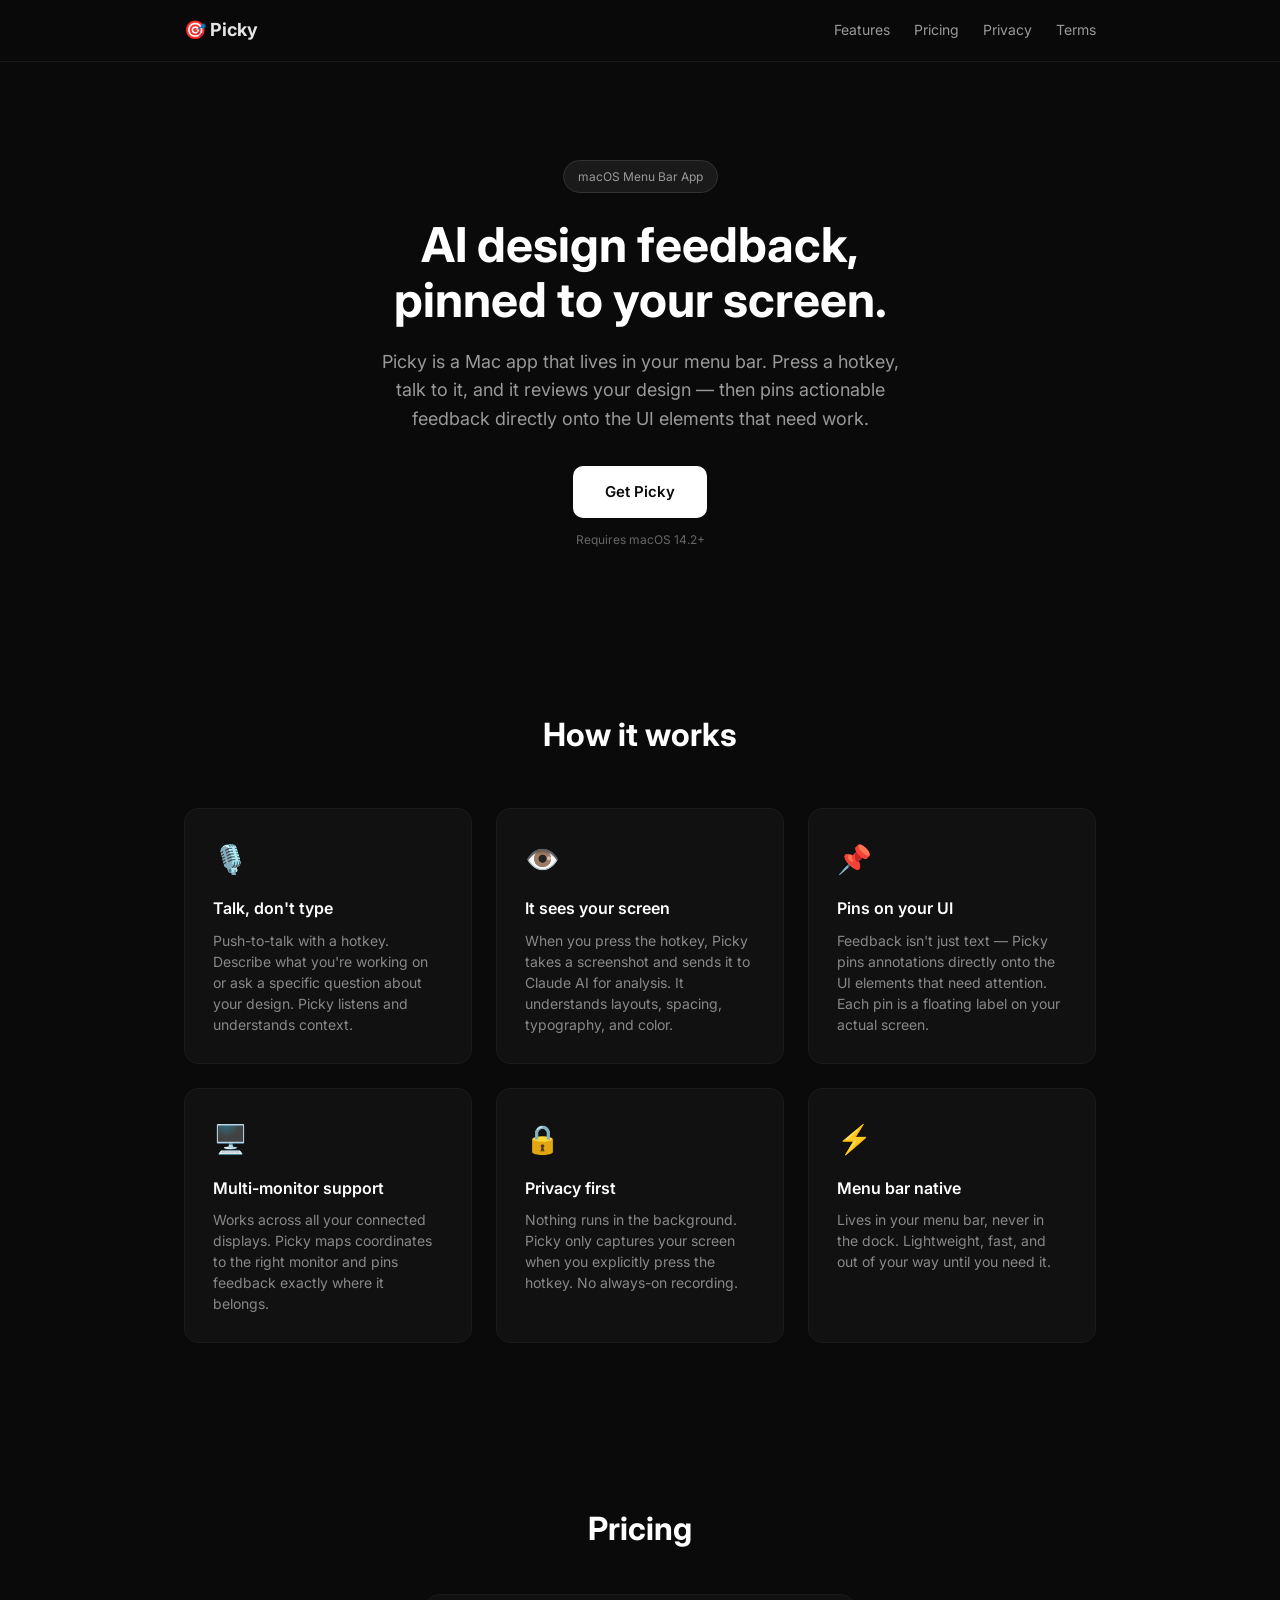
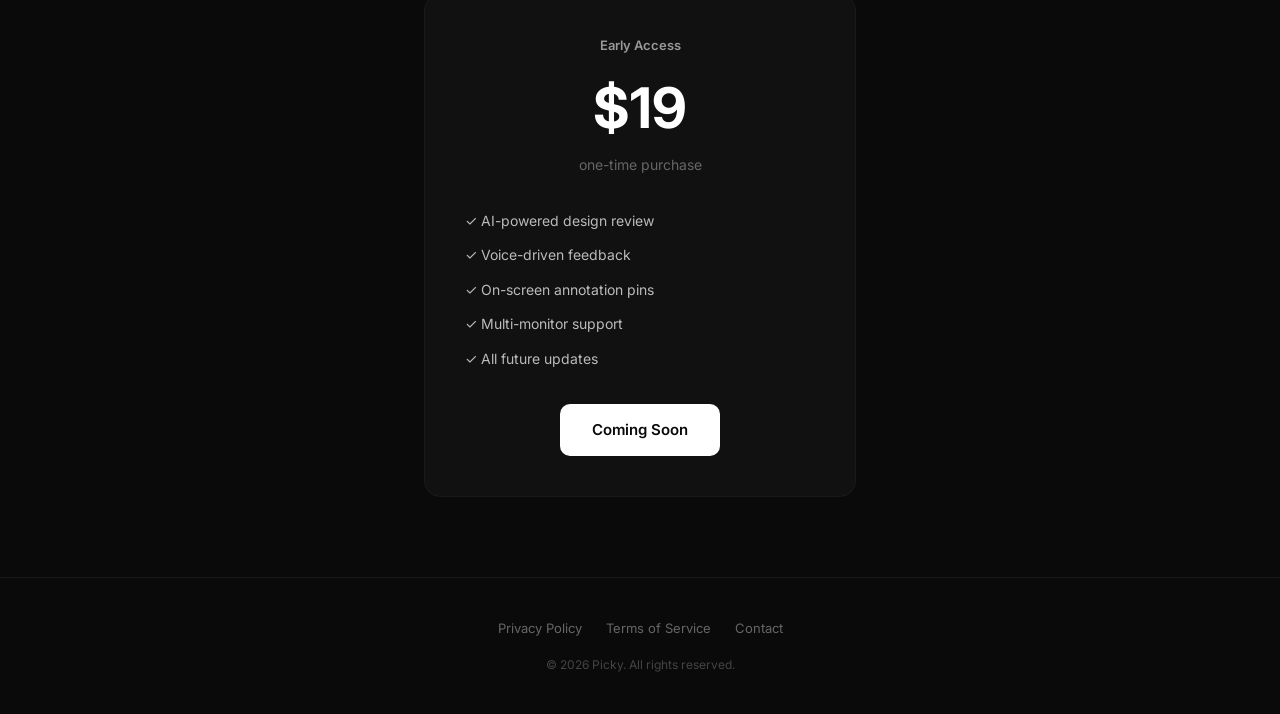
==== index.html @ 31fa5358 "Initial Picky landing page for Paddle verification" ====
<!DOCTYPE html>
<html lang="en">
<head>
  <meta charset="UTF-8">
  <meta name="viewport" content="width=device-width, initial-scale=1.0">
  <title>Picky — AI Design Reviewer for Mac</title>
  <meta name="description" content="Picky is a Mac menu bar app that reviews your designs with AI. Talk to it, it sees your screen, and pins actionable feedback directly onto your UI.">
  <link rel="preconnect" href="https://fonts.googleapis.com">
  <link href="https://fonts.googleapis.com/css2?family=Inter:wght@400;500;600;700&display=swap" rel="stylesheet">
  <link rel="stylesheet" href="style.css">
</head>
<body>
  <nav>
    <div class="nav-inner">
      <a href="/" class="logo">🎯 Picky</a>
      <div class="nav-links">
        <a href="#features">Features</a>
        <a href="#pricing">Pricing</a>
        <a href="/privacy.html">Privacy</a>
        <a href="/terms.html">Terms</a>
      </div>
    </div>
  </nav>

  <section class="hero">
    <div class="badge">macOS Menu Bar App</div>
    <h1>AI design feedback,<br>pinned to your screen.</h1>
    <p class="hero-sub">Picky is a Mac app that lives in your menu bar. Press a hotkey, talk to it, and it reviews your design — then pins actionable feedback directly onto the UI elements that need work.</p>
    <a href="#pricing" class="cta-btn">Get Picky</a>
    <p class="hero-note">Requires macOS 14.2+</p>
  </section>

  <section id="features" class="features">
    <h2>How it works</h2>
    <div class="features-grid">
      <div class="feature-card">
        <div class="feature-icon">🎙️</div>
        <h3>Talk, don't type</h3>
        <p>Push-to-talk with a hotkey. Describe what you're working on or ask a specific question about your design. Picky listens and understands context.</p>
      </div>
      <div class="feature-card">
        <div class="feature-icon">👁️</div>
        <h3>It sees your screen</h3>
        <p>When you press the hotkey, Picky takes a screenshot and sends it to Claude AI for analysis. It understands layouts, spacing, typography, and color.</p>
      </div>
      <div class="feature-card">
        <div class="feature-icon">📌</div>
        <h3>Pins on your UI</h3>
        <p>Feedback isn't just text — Picky pins annotations directly onto the UI elements that need attention. Each pin is a floating label on your actual screen.</p>
      </div>
      <div class="feature-card">
        <div class="feature-icon">🖥️</div>
        <h3>Multi-monitor support</h3>
        <p>Works across all your connected displays. Picky maps coordinates to the right monitor and pins feedback exactly where it belongs.</p>
      </div>
      <div class="feature-card">
        <div class="feature-icon">🔒</div>
        <h3>Privacy first</h3>
        <p>Nothing runs in the background. Picky only captures your screen when you explicitly press the hotkey. No always-on recording.</p>
      </div>
      <div class="feature-card">
        <div class="feature-icon">⚡</div>
        <h3>Menu bar native</h3>
        <p>Lives in your menu bar, never in the dock. Lightweight, fast, and out of your way until you need it.</p>
      </div>
    </div>
  </section>

  <section id="pricing" class="pricing">
    <h2>Pricing</h2>
    <div class="price-card">
      <div class="price-label">Early Access</div>
      <div class="price">$19</div>
      <div class="price-period">one-time purchase</div>
      <ul>
        <li>✓ AI-powered design review</li>
        <li>✓ Voice-driven feedback</li>
        <li>✓ On-screen annotation pins</li>
        <li>✓ Multi-monitor support</li>
        <li>✓ All future updates</li>
      </ul>
      <a href="#" class="cta-btn">Coming Soon</a>
    </div>
  </section>

  <footer>
    <div class="footer-inner">
      <div class="footer-links">
        <a href="/privacy.html">Privacy Policy</a>
        <a href="/terms.html">Terms of Service</a>
        <a href="mailto:mhalzaghari@gmail.com">Contact</a>
      </div>
      <p>&copy; 2026 Picky. All rights reserved.</p>
    </div>
  </footer>
</body>
</html>
---- style.css ----
* { margin: 0; padding: 0; box-sizing: border-box; }

body {
  font-family: 'Inter', -apple-system, sans-serif;
  background: #0a0a0a;
  color: #e5e5e5;
  line-height: 1.6;
}

a { color: inherit; text-decoration: none; }

/* Nav */
nav { position: fixed; top: 0; width: 100%; z-index: 100; background: rgba(10,10,10,0.85); backdrop-filter: blur(12px); border-bottom: 1px solid #1a1a1a; }
.nav-inner { max-width: 960px; margin: 0 auto; padding: 16px 24px; display: flex; justify-content: space-between; align-items: center; }
.logo { font-size: 18px; font-weight: 700; }
.nav-links { display: flex; gap: 24px; font-size: 14px; color: #999; }
.nav-links a:hover { color: #fff; }

/* Hero */
.hero { max-width: 680px; margin: 0 auto; padding: 160px 24px 80px; text-align: center; }
.badge { display: inline-block; padding: 6px 14px; background: #1a1a1a; border: 1px solid #333; border-radius: 20px; font-size: 12px; color: #999; margin-bottom: 24px; }
.hero h1 { font-size: 48px; font-weight: 700; line-height: 1.15; color: #fff; margin-bottom: 20px; }
.hero-sub { font-size: 18px; color: #999; max-width: 520px; margin: 0 auto 32px; }
.cta-btn { display: inline-block; padding: 14px 32px; background: #fff; color: #0a0a0a; font-weight: 600; font-size: 15px; border-radius: 10px; transition: opacity 0.2s; }
.cta-btn:hover { opacity: 0.85; }
.hero-note { font-size: 12px; color: #666; margin-top: 12px; }

/* Features */
.features { max-width: 960px; margin: 0 auto; padding: 80px 24px; }
.features h2 { font-size: 32px; font-weight: 700; color: #fff; text-align: center; margin-bottom: 48px; }
.features-grid { display: grid; grid-template-columns: repeat(3, 1fr); gap: 24px; }
.feature-card { background: #111; border: 1px solid #1a1a1a; border-radius: 14px; padding: 28px; }
.feature-icon { font-size: 28px; margin-bottom: 14px; }
.feature-card h3 { font-size: 16px; font-weight: 600; color: #fff; margin-bottom: 8px; }
.feature-card p { font-size: 14px; color: #888; line-height: 1.5; }

/* Pricing */
.pricing { max-width: 480px; margin: 0 auto; padding: 80px 24px; text-align: center; }
.pricing h2 { font-size: 32px; font-weight: 700; color: #fff; margin-bottom: 40px; }
.price-card { background: #111; border: 1px solid #1a1a1a; border-radius: 16px; padding: 40px; }
.price-label { font-size: 13px; font-weight: 600; color: #999; margin-bottom: 8px; }
.price { font-size: 56px; font-weight: 700; color: #fff; }
.price-period { font-size: 14px; color: #666; margin-bottom: 28px; }
.price-card ul { list-style: none; text-align: left; margin-bottom: 28px; }
.price-card li { padding: 6px 0; font-size: 14px; color: #bbb; }

/* Footer */
footer { border-top: 1px solid #1a1a1a; padding: 40px 24px; text-align: center; }
.footer-inner { max-width: 960px; margin: 0 auto; }
.footer-links { display: flex; justify-content: center; gap: 24px; margin-bottom: 16px; font-size: 13px; color: #666; }
.footer-links a:hover { color: #fff; }
footer p { font-size: 12px; color: #444; }

/* Responsive */
@media (max-width: 700px) {
  .hero h1 { font-size: 32px; }
  .hero-sub { font-size: 16px; }
  .features-grid { grid-template-columns: 1fr; }
}
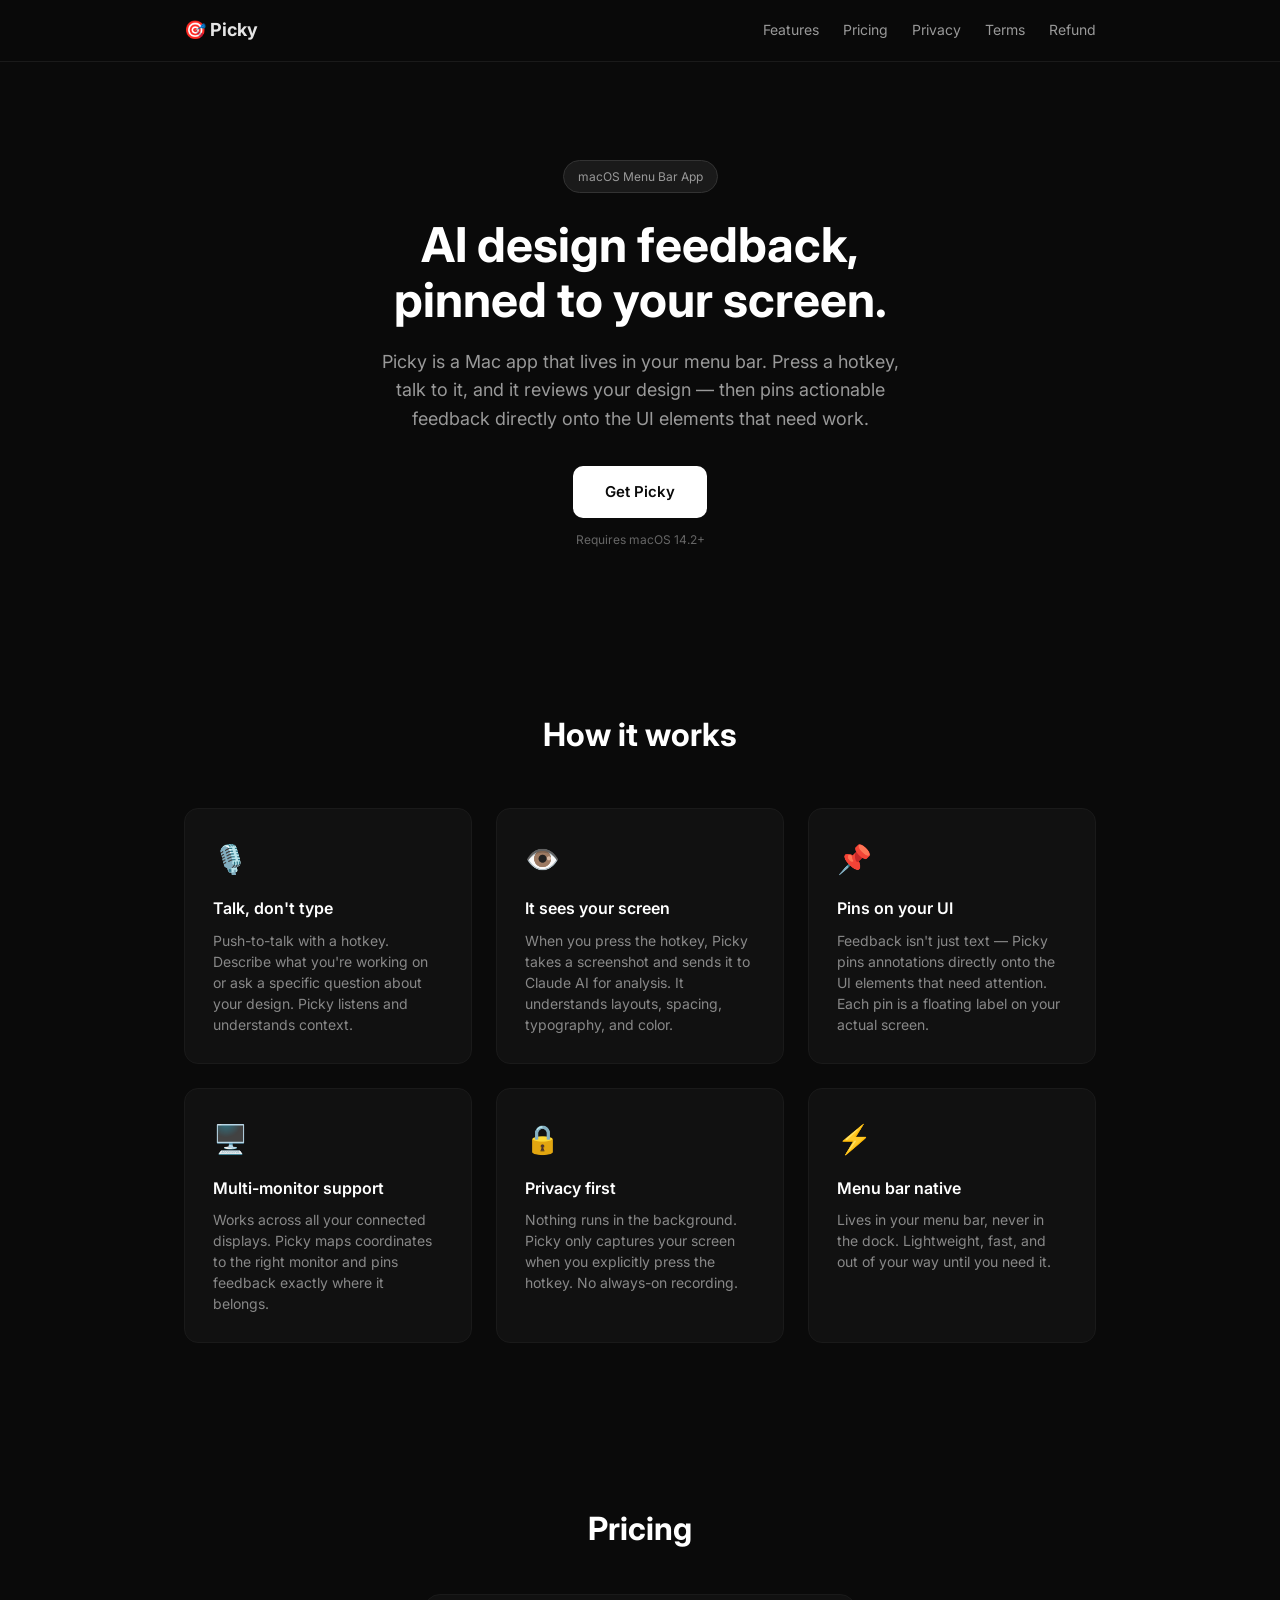
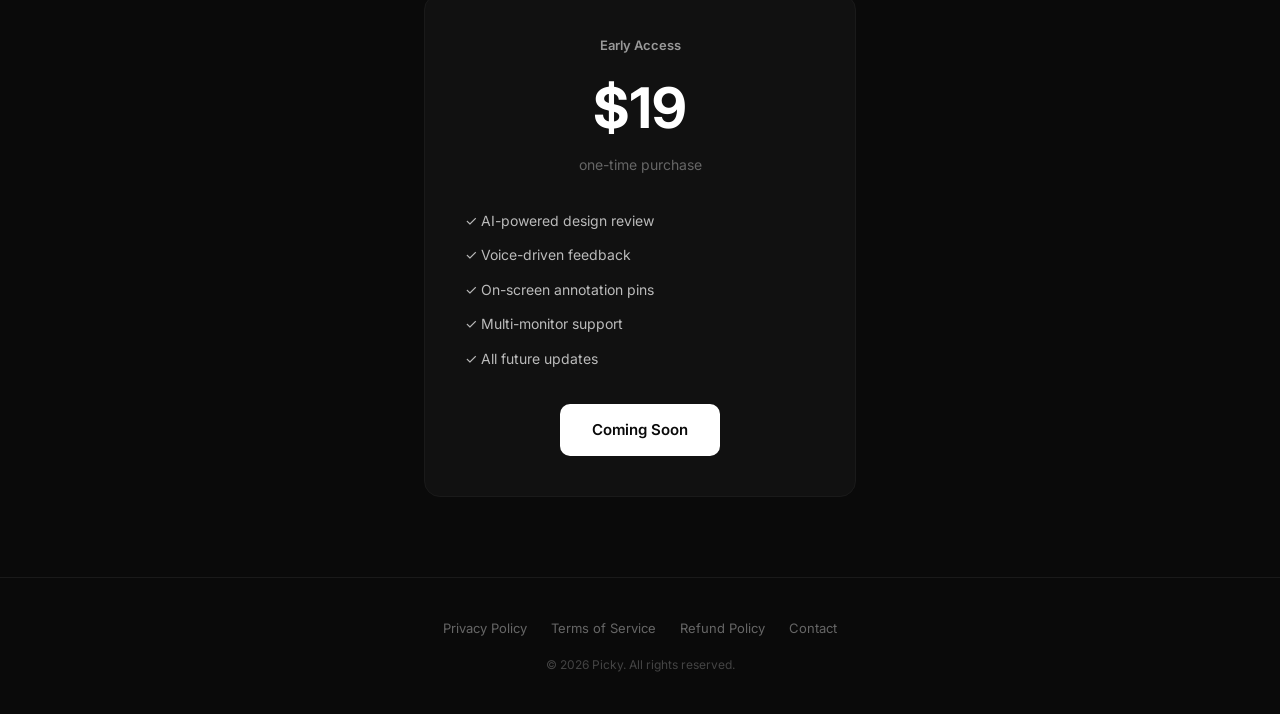
==== commit 5e0ab556: "Add refund policy, clean URLs, custom server for Paddle verification" ====
--- a/index.html
+++ b/index.html
@@ -16,8 +16,9 @@
       <div class="nav-links">
         <a href="#features">Features</a>
         <a href="#pricing">Pricing</a>
-        <a href="/privacy.html">Privacy</a>
-        <a href="/terms.html">Terms</a>
+        <a href="/privacy">Privacy</a>
+        <a href="/terms">Terms</a>
+        <a href="/refund">Refund</a>
       </div>
     </div>
   </nav>
@@ -86,8 +87,9 @@
   <footer>
     <div class="footer-inner">
       <div class="footer-links">
-        <a href="/privacy.html">Privacy Policy</a>
-        <a href="/terms.html">Terms of Service</a>
+        <a href="/privacy">Privacy Policy</a>
+        <a href="/terms">Terms of Service</a>
+        <a href="/refund">Refund Policy</a>
         <a href="mailto:mhalzaghari@gmail.com">Contact</a>
       </div>
       <p>&copy; 2026 Picky. All rights reserved.</p>
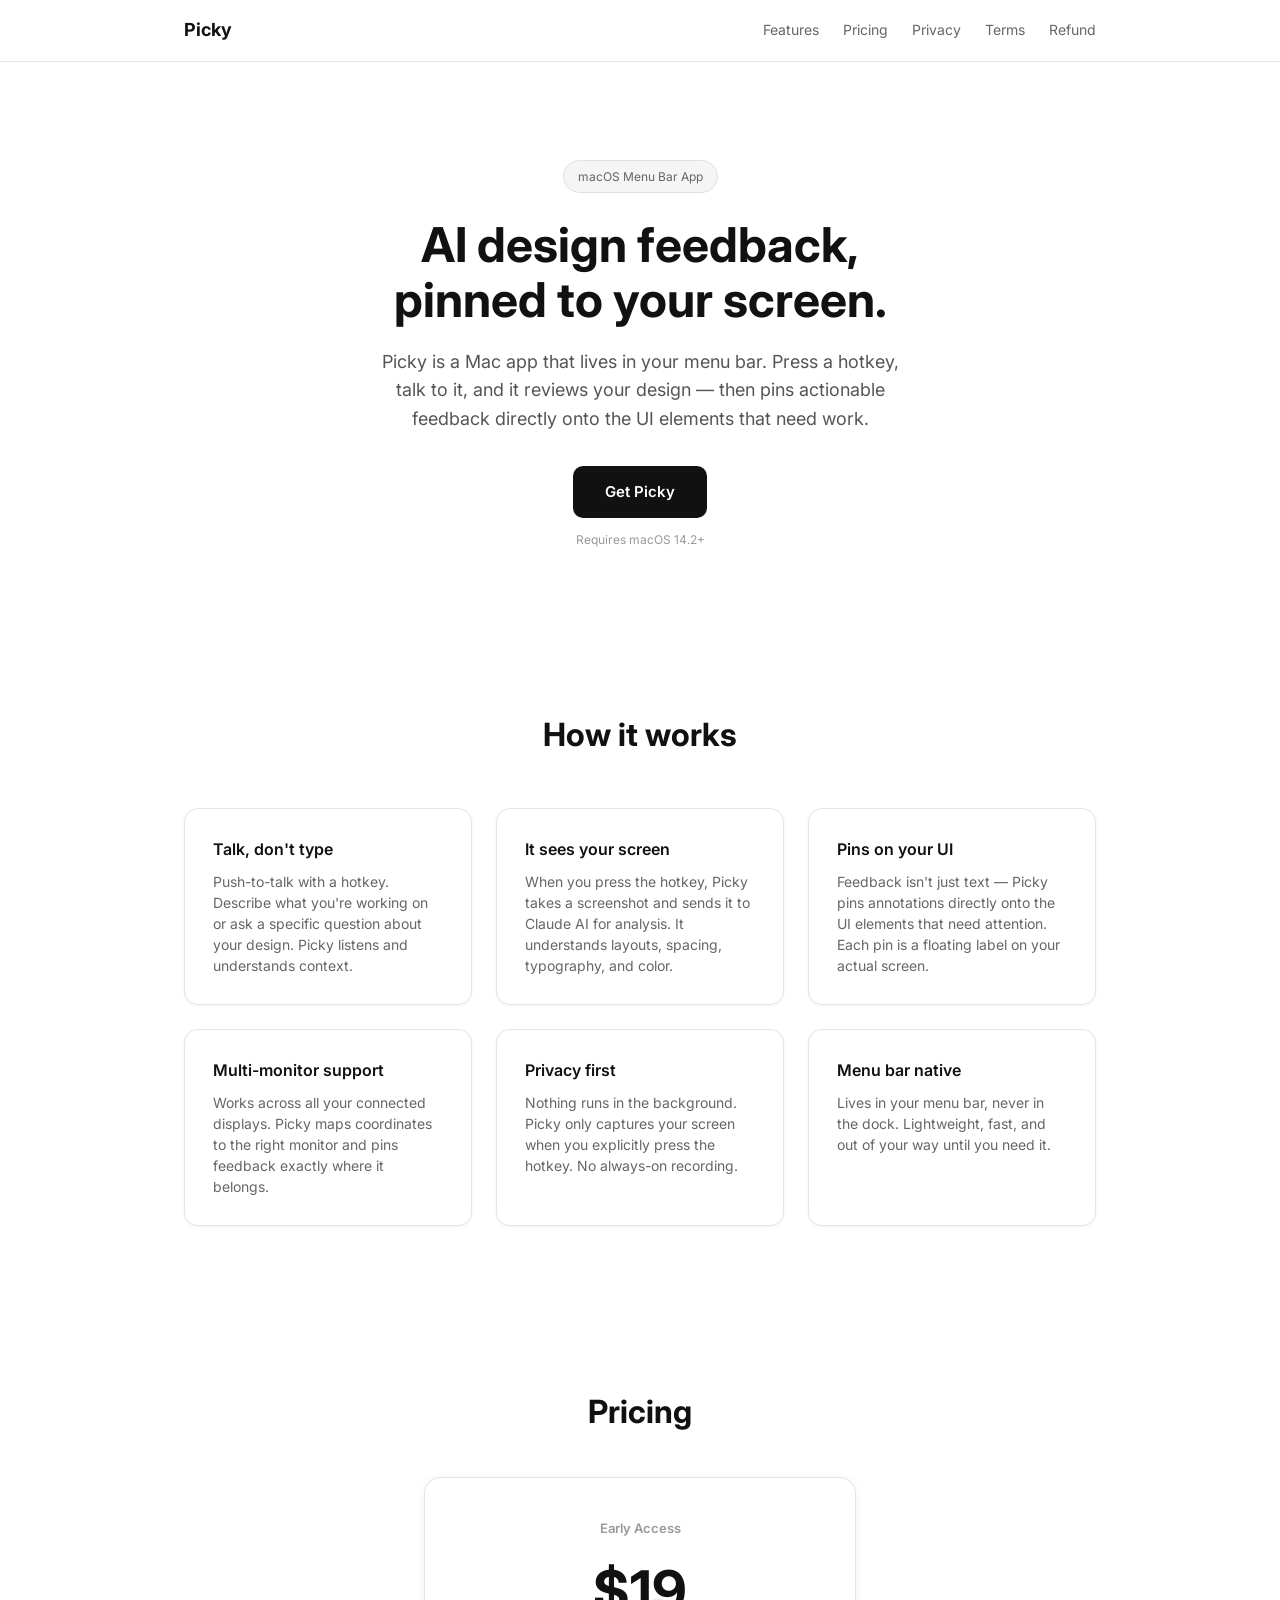
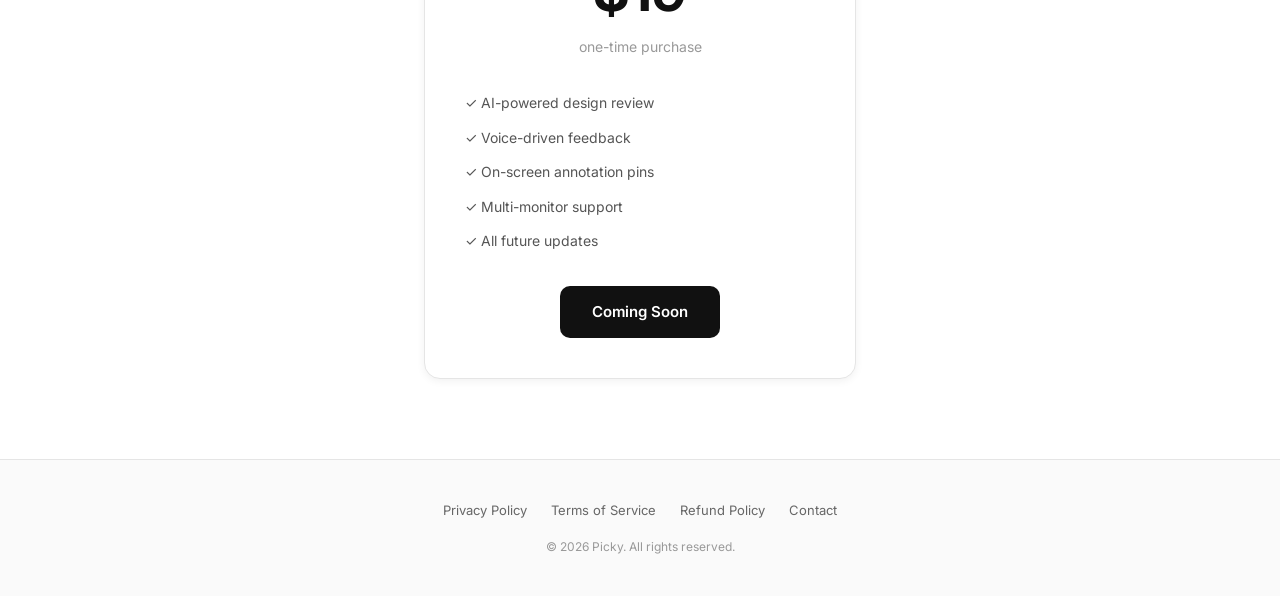
==== commit ed290a09: "Redesign: light theme, remove emojis, fix CSS paths" ====
--- a/index.html
+++ b/index.html
@@ -12,7 +12,7 @@
 <body>
   <nav>
     <div class="nav-inner">
-      <a href="/" class="logo">🎯 Picky</a>
+      <a href="/" class="logo">Picky</a>
       <div class="nav-links">
         <a href="#features">Features</a>
         <a href="#pricing">Pricing</a>
@@ -35,32 +35,26 @@
     <h2>How it works</h2>
     <div class="features-grid">
       <div class="feature-card">
-        <div class="feature-icon">🎙️</div>
         <h3>Talk, don't type</h3>
         <p>Push-to-talk with a hotkey. Describe what you're working on or ask a specific question about your design. Picky listens and understands context.</p>
       </div>
       <div class="feature-card">
-        <div class="feature-icon">👁️</div>
         <h3>It sees your screen</h3>
         <p>When you press the hotkey, Picky takes a screenshot and sends it to Claude AI for analysis. It understands layouts, spacing, typography, and color.</p>
       </div>
       <div class="feature-card">
-        <div class="feature-icon">📌</div>
         <h3>Pins on your UI</h3>
         <p>Feedback isn't just text — Picky pins annotations directly onto the UI elements that need attention. Each pin is a floating label on your actual screen.</p>
       </div>
       <div class="feature-card">
-        <div class="feature-icon">🖥️</div>
         <h3>Multi-monitor support</h3>
         <p>Works across all your connected displays. Picky maps coordinates to the right monitor and pins feedback exactly where it belongs.</p>
       </div>
       <div class="feature-card">
-        <div class="feature-icon">🔒</div>
         <h3>Privacy first</h3>
         <p>Nothing runs in the background. Picky only captures your screen when you explicitly press the hotkey. No always-on recording.</p>
       </div>
       <div class="feature-card">
-        <div class="feature-icon">⚡</div>
         <h3>Menu bar native</h3>
         <p>Lives in your menu bar, never in the dock. Lightweight, fast, and out of your way until you need it.</p>
       </div>
--- a/style.css
+++ b/style.css
@@ -2,54 +2,53 @@
 
 body {
   font-family: 'Inter', -apple-system, sans-serif;
-  background: #0a0a0a;
-  color: #e5e5e5;
+  background: #ffffff;
+  color: #555;
   line-height: 1.6;
 }
 
 a { color: inherit; text-decoration: none; }
 
 /* Nav */
-nav { position: fixed; top: 0; width: 100%; z-index: 100; background: rgba(10,10,10,0.85); backdrop-filter: blur(12px); border-bottom: 1px solid #1a1a1a; }
+nav { position: fixed; top: 0; width: 100%; z-index: 100; background: rgba(255,255,255,0.85); backdrop-filter: blur(12px); border-bottom: 1px solid #e5e5e5; }
 .nav-inner { max-width: 960px; margin: 0 auto; padding: 16px 24px; display: flex; justify-content: space-between; align-items: center; }
-.logo { font-size: 18px; font-weight: 700; }
-.nav-links { display: flex; gap: 24px; font-size: 14px; color: #999; }
-.nav-links a:hover { color: #fff; }
+.logo { font-size: 18px; font-weight: 700; color: #111; }
+.nav-links { display: flex; gap: 24px; font-size: 14px; color: #666; }
+.nav-links a:hover { color: #111; }
 
 /* Hero */
 .hero { max-width: 680px; margin: 0 auto; padding: 160px 24px 80px; text-align: center; }
-.badge { display: inline-block; padding: 6px 14px; background: #1a1a1a; border: 1px solid #333; border-radius: 20px; font-size: 12px; color: #999; margin-bottom: 24px; }
-.hero h1 { font-size: 48px; font-weight: 700; line-height: 1.15; color: #fff; margin-bottom: 20px; }
-.hero-sub { font-size: 18px; color: #999; max-width: 520px; margin: 0 auto 32px; }
-.cta-btn { display: inline-block; padding: 14px 32px; background: #fff; color: #0a0a0a; font-weight: 600; font-size: 15px; border-radius: 10px; transition: opacity 0.2s; }
+.badge { display: inline-block; padding: 6px 14px; background: #f5f5f5; border: 1px solid #e0e0e0; border-radius: 20px; font-size: 12px; color: #666; margin-bottom: 24px; }
+.hero h1 { font-size: 48px; font-weight: 700; line-height: 1.15; color: #111; margin-bottom: 20px; }
+.hero-sub { font-size: 18px; color: #555; max-width: 520px; margin: 0 auto 32px; }
+.cta-btn { display: inline-block; padding: 14px 32px; background: #111; color: #fff; font-weight: 600; font-size: 15px; border-radius: 10px; transition: opacity 0.2s; }
 .cta-btn:hover { opacity: 0.85; }
-.hero-note { font-size: 12px; color: #666; margin-top: 12px; }
+.hero-note { font-size: 12px; color: #999; margin-top: 12px; }
 
 /* Features */
 .features { max-width: 960px; margin: 0 auto; padding: 80px 24px; }
-.features h2 { font-size: 32px; font-weight: 700; color: #fff; text-align: center; margin-bottom: 48px; }
+.features h2 { font-size: 32px; font-weight: 700; color: #111; text-align: center; margin-bottom: 48px; }
 .features-grid { display: grid; grid-template-columns: repeat(3, 1fr); gap: 24px; }
-.feature-card { background: #111; border: 1px solid #1a1a1a; border-radius: 14px; padding: 28px; }
-.feature-icon { font-size: 28px; margin-bottom: 14px; }
-.feature-card h3 { font-size: 16px; font-weight: 600; color: #fff; margin-bottom: 8px; }
-.feature-card p { font-size: 14px; color: #888; line-height: 1.5; }
+.feature-card { background: #fff; border: 1px solid #e5e5e5; border-radius: 14px; padding: 28px; box-shadow: 0 1px 3px rgba(0,0,0,0.06); }
+.feature-card h3 { font-size: 16px; font-weight: 600; color: #111; margin-bottom: 8px; }
+.feature-card p { font-size: 14px; color: #666; line-height: 1.5; }
 
 /* Pricing */
 .pricing { max-width: 480px; margin: 0 auto; padding: 80px 24px; text-align: center; }
-.pricing h2 { font-size: 32px; font-weight: 700; color: #fff; margin-bottom: 40px; }
-.price-card { background: #111; border: 1px solid #1a1a1a; border-radius: 16px; padding: 40px; }
+.pricing h2 { font-size: 32px; font-weight: 700; color: #111; margin-bottom: 40px; }
+.price-card { background: #fff; border: 1px solid #e5e5e5; border-radius: 16px; padding: 40px; box-shadow: 0 2px 8px rgba(0,0,0,0.06); }
 .price-label { font-size: 13px; font-weight: 600; color: #999; margin-bottom: 8px; }
-.price { font-size: 56px; font-weight: 700; color: #fff; }
-.price-period { font-size: 14px; color: #666; margin-bottom: 28px; }
+.price { font-size: 56px; font-weight: 700; color: #111; }
+.price-period { font-size: 14px; color: #999; margin-bottom: 28px; }
 .price-card ul { list-style: none; text-align: left; margin-bottom: 28px; }
-.price-card li { padding: 6px 0; font-size: 14px; color: #bbb; }
+.price-card li { padding: 6px 0; font-size: 14px; color: #555; }
 
 /* Footer */
-footer { border-top: 1px solid #1a1a1a; padding: 40px 24px; text-align: center; }
+footer { background: #fafafa; border-top: 1px solid #e5e5e5; padding: 40px 24px; text-align: center; }
 .footer-inner { max-width: 960px; margin: 0 auto; }
 .footer-links { display: flex; justify-content: center; gap: 24px; margin-bottom: 16px; font-size: 13px; color: #666; }
-.footer-links a:hover { color: #fff; }
-footer p { font-size: 12px; color: #444; }
+.footer-links a:hover { color: #111; }
+footer p { font-size: 12px; color: #999; }
 
 /* Responsive */
 @media (max-width: 700px) {
